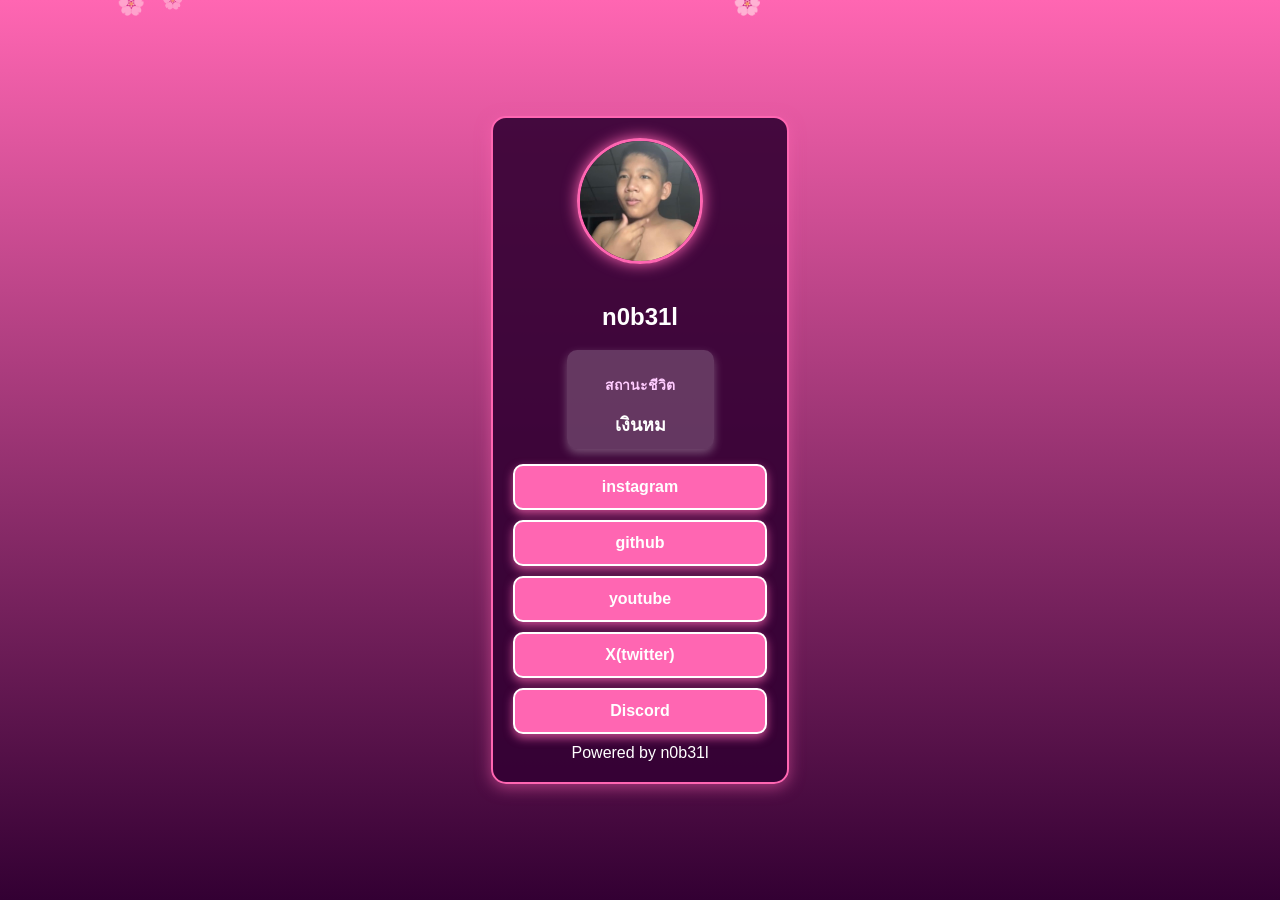
==== index.html @ e9d6780c "Update index.html" ====
<!DOCTYPE html>
<html lang="en">
<head>
    <meta charset="UTF-8">
    <meta name="viewport" content="width=device-width, initial-scale=1.0">
    <title>มายไบโอ</title>
    <link rel="stylesheet" href="styles.css">
    <link href="https://fonts.googleapis.com/css2?family=Kanit&display=swap" rel="stylesheet">
</head>
<body>
    <canvas id="lightningCanvas"></canvas>
    <div class="container">
        <img src="nob31l kid.jpg" alt="Profile Picture" class="profile-pic">
        <h2>n0b31l</h2>

        <!-- STATS -->
        <div class="stats">
            <div class="stat-box">
                <h3>สถานะชีวิต</h3>
                <p id="followers"></p>
            </div>
        </div>

        <a href="https://www.instagram.com/n0b31l/" class="btn">instagram</a>
        <a href="https://github.com/N0b31l2244" class="btn">github</a>
        <a href="https://www.youtube.com/@NoB31l_1" class="btn">youtube</a>
        <a href="https://x.com/pupa99800016" class="btn">X(twitter)</a>
        <a href="https://discordapp.com/users/1035332350055297075" class="btn">Discord</a>
        <div class="footer">Powered by n0b31l</div>
    </div>
    
    <script>
        // พิมพ์และลบข้อความ
        const followersElement = document.getElementById("followers");
        const texts = ["เงินหมดดด", "รอเปิดเทอมมม"];
        let index = 0;
        let charIndex = 0;
        let isDeleting = false;

        function typeEffect() {
            const currentText = texts[index];
            if (isDeleting) {
                charIndex--;
            } else {
                charIndex++;
            }
            followersElement.textContent = currentText.substring(0, charIndex);
            
            if (!isDeleting && charIndex === currentText.length) {
                setTimeout(() => isDeleting = true, 1000);
            } else if (isDeleting && charIndex === 0) {
                isDeleting = false;
                index = (index + 1) % texts.length;
            }
            setTimeout(typeEffect, isDeleting ? 100 : 200);
        }
        typeEffect();
    </script>
    <audio id="bg-music" loop>
    <source src="music.mp3" type="audio/mpeg">
</audio>

<script>
    document.addEventListener("DOMContentLoaded", () => {
        const audio = document.getElementById("bg-music");
        audio.volume = 0.5; // ตั้งค่าเสียงเบา
        audio.play().catch(error => console.log("Autoplay blocked:", error));
    });
</script>

    <script src="script.js"></script>
</body>
</html>
---- styles.css ----
body {
    margin: 0;
    overflow: hidden;
    display: flex;
    justify-content: center;
    align-items: center;
    height: 100vh;
    background: linear-gradient(to bottom, #ff66b2, #330033);
    font-family: "Kanit", sans-serif;
    font-family: Arial;
    color: #fff;
}
.container {
    text-align: center;
    background: rgba(51, 0, 51, 0.9);
    padding: 20px;
    border-radius: 15px;
    box-shadow: 0px 4px 15px rgba(255, 102, 178, 0.5);
    border: 2px solid #ff66b2;
    transition: transform 0.3s ease-in-out;
}
.container:hover {
    transform: scale(1.05);
}
.profile-pic {
    width: 120px;
    height: 120px;
    border-radius: 50%;
    margin-bottom: 15px;
    border: 3px solid #ff66b2;
    box-shadow: 0 0 15px #ff66b2;
}
.btn {
    display: flex;
    align-items: center;
    justify-content: center;
    gap: 10px;
    width: 200px;
    margin: 10px auto;
    padding: 12px 25px;
    text-decoration: none;
    color: #fff;
    background: #ff66b2;
    border-radius: 10px;
    transition: 0.3s;
    font-weight: bold;
    border: 2px solid #fff;
    box-shadow: 0 4px 10px rgba(255, 102, 178, 0.7);
    font-size: 16px;
}
.btn img {
    width: 24px;
    height: 24px;
    filter: brightness(0) invert(1);
}
.btn:hover {
    background: #ff3385;
    box-shadow: 0 6px 15px rgba(255, 102, 178, 1);
    transform: translateY(-2px);
}
canvas {
    position: absolute;
    top: 0;
    left: 0;
    pointer-events: none;
}
.stats {
    display: flex;
    justify-content: center; /* ทำให้กล่องอยู่ตรงกลาง */
    align-items: center;
    width: 100%;
    margin: 15px auto;
}

.stat-box {
    text-align: center;
    background: rgba(255, 255, 255, 0.2);
    padding: 10px;
    border-radius: 10px;
    width: 50%; /* ปรับขนาดให้ไม่แคบเกินไป */
    max-width: 300px; /* จำกัดความกว้างสูงสุด */
    box-shadow: 0 4px 10px rgba(255, 255, 255, 0.3);
    transition: transform 0.2s ease-in-out;
}

.stat-box:hover {
    transform: scale(1.05);
}

.stat-box h3 {
    font-size: 14px;
    color: #ffccff;
}

.stat-box p {
    font-size: 18px;
    font-weight: bold;
    color: #fff;
    margin: 5px 0 0 0;
}
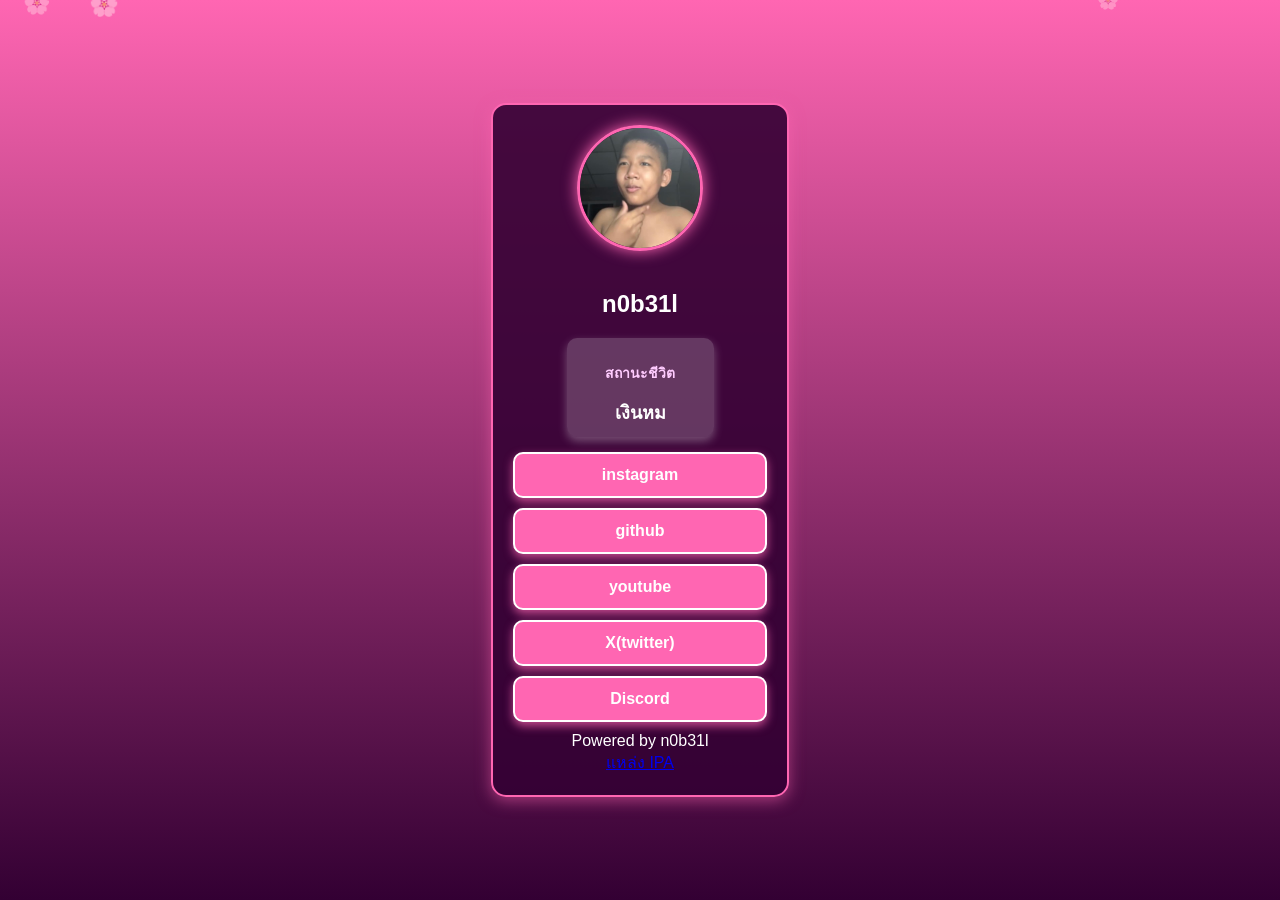
==== commit f50f75c9: "Update index.html IPA" ====
--- a/index.html
+++ b/index.html
@@ -27,6 +27,7 @@
         <a href="https://x.com/pupa99800016" class="btn">X(twitter)</a>
         <a href="https://discordapp.com/users/1035332350055297075" class="btn">Discord</a>
         <div class="footer">Powered by n0b31l</div>
+        <a href="IPA/index.html" class="btn-down">แหล่ง IPA</a>
     </div>
     
     <script>
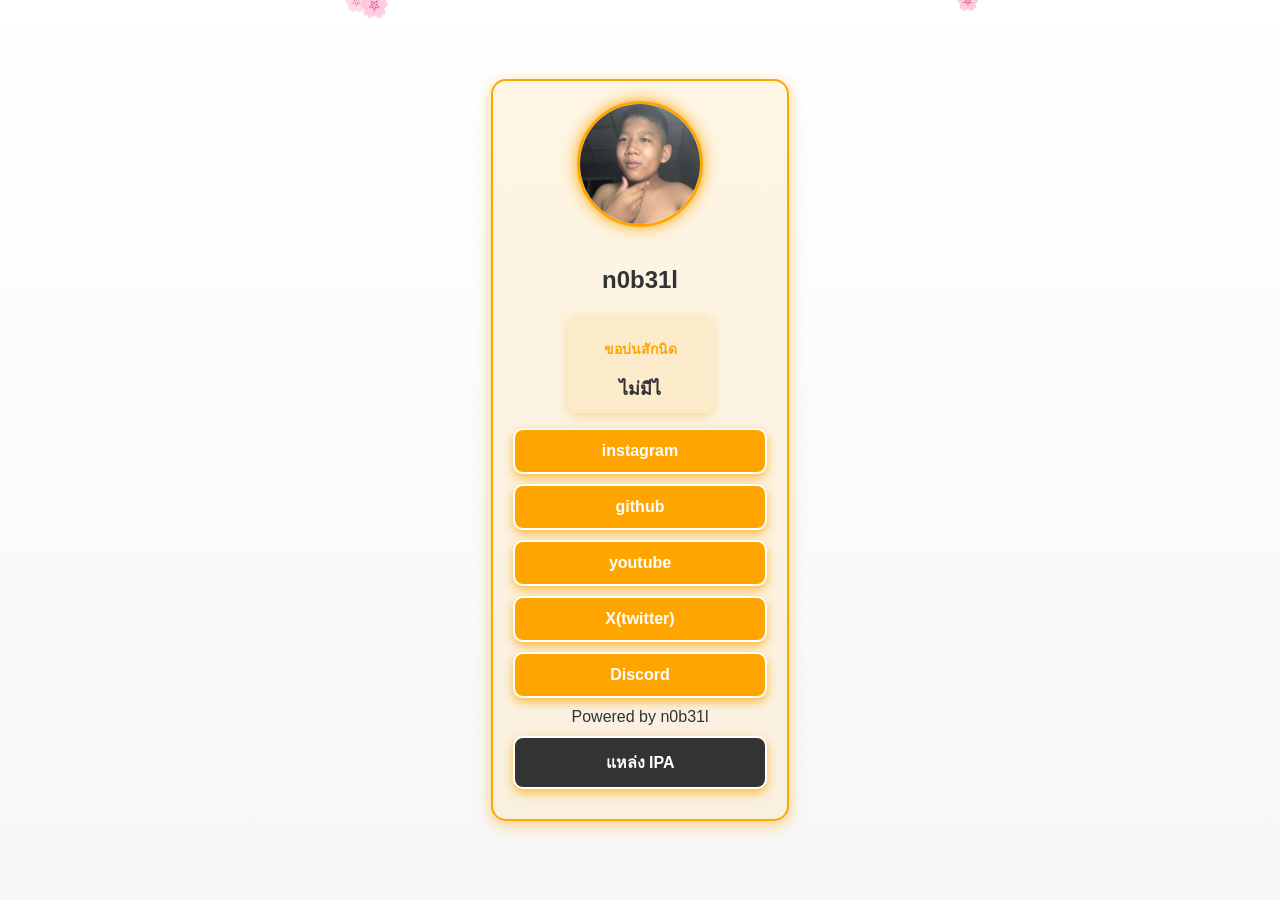
==== commit 9bc6c701: "Update index.html" ====
--- a/index.html
+++ b/index.html
@@ -16,7 +16,7 @@
         <!-- STATS -->
         <div class="stats">
             <div class="stat-box">
-                <h3>สถานะชีวิต</h3>
+                <h3>ขอบ่นสักนิด</h3>
                 <p id="followers"></p>
             </div>
         </div>
@@ -33,7 +33,7 @@
     <script>
         // พิมพ์และลบข้อความ
         const followersElement = document.getElementById("followers");
-        const texts = ["เงินหมดดด", "รอเปิดเทอมมม"];
+        const texts = ["ไม่มีไอเดีย", "ชอบมิคุ"];
         let index = 0;
         let charIndex = 0;
         let isDeleting = false;
--- a/styles.css
+++ b/styles.css
@@ -5,31 +5,35 @@
     justify-content: center;
     align-items: center;
     height: 100vh;
-    background: linear-gradient(to bottom, #ff66b2, #330033);
+    background: linear-gradient(to bottom, #ffffff, #f7f7f7);
     font-family: "Kanit", sans-serif;
     font-family: Arial;
-    color: #fff;
+    color: #333333;
 }
+
 .container {
     text-align: center;
-    background: rgba(51, 0, 51, 0.9);
+    background: rgba(255, 165, 0, 0.1);
     padding: 20px;
     border-radius: 15px;
-    box-shadow: 0px 4px 15px rgba(255, 102, 178, 0.5);
-    border: 2px solid #ff66b2;
+    box-shadow: 0px 4px 15px rgba(255, 165, 0, 0.5);
+    border: 2px solid #ffa500;
     transition: transform 0.3s ease-in-out;
 }
+
 .container:hover {
     transform: scale(1.05);
 }
+
 .profile-pic {
     width: 120px;
     height: 120px;
     border-radius: 50%;
     margin-bottom: 15px;
-    border: 3px solid #ff66b2;
-    box-shadow: 0 0 15px #ff66b2;
+    border: 3px solid #ffa500;
+    box-shadow: 0 0 15px #ffa500;
 }
+
 .btn {
     display: flex;
     align-items: center;
@@ -39,34 +43,57 @@
     margin: 10px auto;
     padding: 12px 25px;
     text-decoration: none;
-    color: #fff;
-    background: #ff66b2;
+    color: #ffffff;
+    background: #ffa500;
     border-radius: 10px;
     transition: 0.3s;
     font-weight: bold;
-    border: 2px solid #fff;
-    box-shadow: 0 4px 10px rgba(255, 102, 178, 0.7);
+    border: 2px solid #ffffff;
+    box-shadow: 0 4px 10px rgba(255, 165, 0, 0.7);
     font-size: 16px;
 }
+
+.btn-down {
+    display: flex;
+    align-items: center;
+    justify-content: center;
+    gap: 10px;
+    width: 200px;
+    margin: 10px auto;
+    padding: 12px 25px;
+    text-decoration: none;
+    color: #ffffff;
+    background: #333333;
+    border-radius: 10px;
+    transition: 0.3s;
+    font-weight: bold;
+    border: 2px solid #ffffff;
+    box-shadow: 0 4px 10px rgba(255, 165, 0, 0.7);
+    font-size: 16px;
+}
+
 .btn img {
     width: 24px;
     height: 24px;
     filter: brightness(0) invert(1);
 }
+
 .btn:hover {
-    background: #ff3385;
-    box-shadow: 0 6px 15px rgba(255, 102, 178, 1);
+    background: #ff8c00;
+    box-shadow: 0 6px 15px rgba(255, 165, 0, 1);
     transform: translateY(-2px);
 }
+
 canvas {
     position: absolute;
     top: 0;
     left: 0;
     pointer-events: none;
 }
+
 .stats {
     display: flex;
-    justify-content: center; /* ทำให้กล่องอยู่ตรงกลาง */
+    justify-content: center;
     align-items: center;
     width: 100%;
     margin: 15px auto;
@@ -74,12 +101,12 @@
 
 .stat-box {
     text-align: center;
-    background: rgba(255, 255, 255, 0.2);
+    background: rgba(255, 165, 0, 0.1);
     padding: 10px;
     border-radius: 10px;
-    width: 50%; /* ปรับขนาดให้ไม่แคบเกินไป */
-    max-width: 300px; /* จำกัดความกว้างสูงสุด */
-    box-shadow: 0 4px 10px rgba(255, 255, 255, 0.3);
+    width: 50%;
+    max-width: 300px;
+    box-shadow: 0 4px 10px rgba(255, 165, 0, 0.3);
     transition: transform 0.2s ease-in-out;
 }
 
@@ -89,12 +116,12 @@
 
 .stat-box h3 {
     font-size: 14px;
-    color: #ffccff;
+    color: #ffa500;
 }
 
 .stat-box p {
     font-size: 18px;
     font-weight: bold;
-    color: #fff;
+    color: #333333;
     margin: 5px 0 0 0;
 }
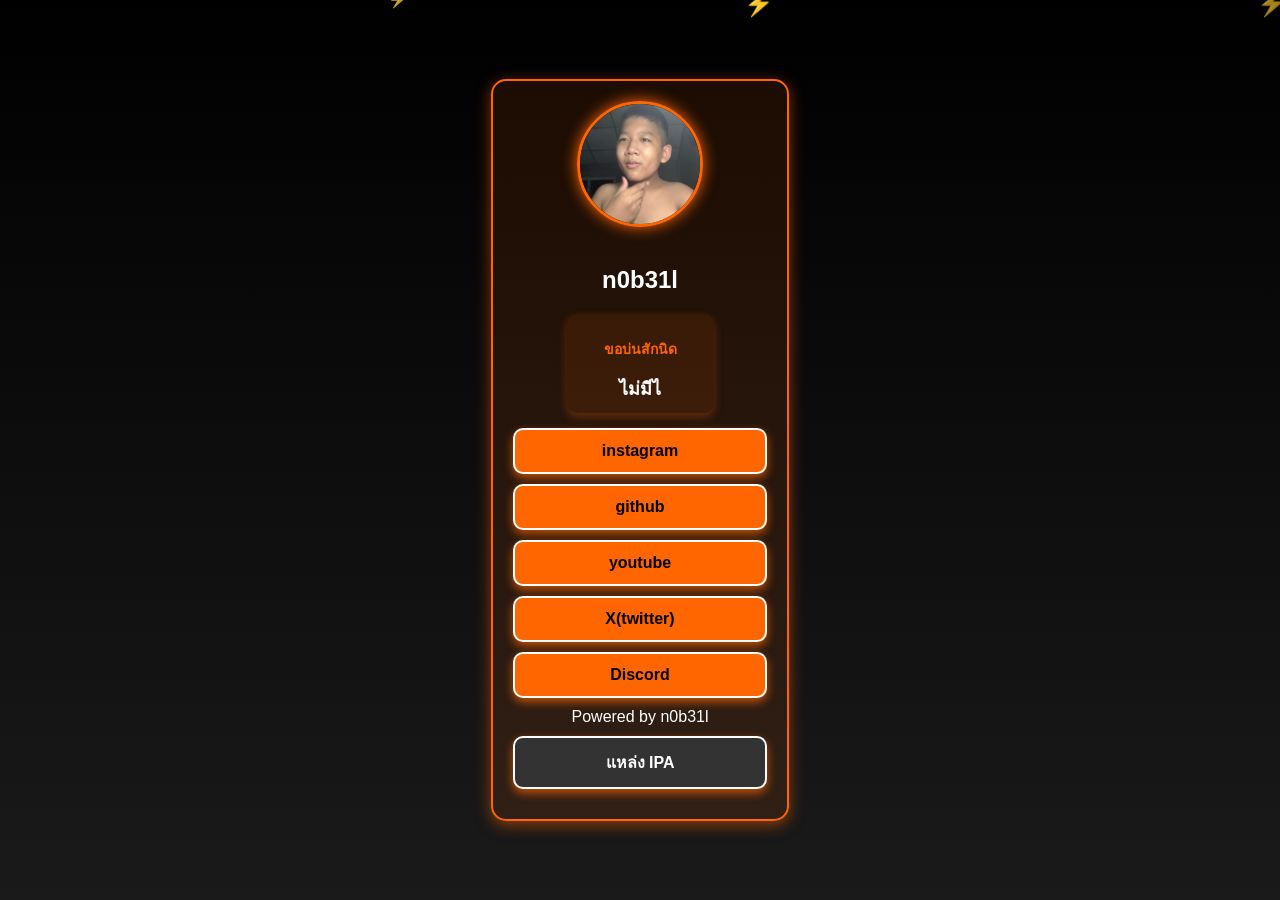
==== commit db20e775: "Update index.html" ====
--- a/index.html
+++ b/index.html
@@ -9,6 +9,7 @@
 </head>
 <body>
     <canvas id="lightningCanvas"></canvas>
+    <script src="effect.js"></script>
     <div class="container">
         <img src="nob31l kid.jpg" alt="Profile Picture" class="profile-pic">
         <h2>n0b31l</h2>
--- a/styles.css
+++ b/styles.css
@@ -5,19 +5,19 @@
     justify-content: center;
     align-items: center;
     height: 100vh;
-    background: linear-gradient(to bottom, #ffffff, #f7f7f7);
+    background: linear-gradient(to bottom, #000000, #1a1a1a);
     font-family: "Kanit", sans-serif;
     font-family: Arial;
-    color: #333333;
+    color: #ffffff;
 }
 
 .container {
     text-align: center;
-    background: rgba(255, 165, 0, 0.1);
+    background: rgba(255, 102, 0, 0.1);
     padding: 20px;
     border-radius: 15px;
-    box-shadow: 0px 4px 15px rgba(255, 165, 0, 0.5);
-    border: 2px solid #ffa500;
+    box-shadow: 0px 4px 15px rgba(255, 102, 0, 0.5);
+    border: 2px solid #ff6600;
     transition: transform 0.3s ease-in-out;
 }
 
@@ -30,8 +30,8 @@
     height: 120px;
     border-radius: 50%;
     margin-bottom: 15px;
-    border: 3px solid #ffa500;
-    box-shadow: 0 0 15px #ffa500;
+    border: 3px solid #ff6600;
+    box-shadow: 0 0 15px #ff6600;
 }
 
 .btn {
@@ -43,13 +43,13 @@
     margin: 10px auto;
     padding: 12px 25px;
     text-decoration: none;
-    color: #ffffff;
-    background: #ffa500;
+    color: #000000;
+    background: #ff6600;
     border-radius: 10px;
     transition: 0.3s;
     font-weight: bold;
     border: 2px solid #ffffff;
-    box-shadow: 0 4px 10px rgba(255, 165, 0, 0.7);
+    box-shadow: 0 4px 10px rgba(255, 102, 0, 0.7);
     font-size: 16px;
 }
 
@@ -68,7 +68,7 @@
     transition: 0.3s;
     font-weight: bold;
     border: 2px solid #ffffff;
-    box-shadow: 0 4px 10px rgba(255, 165, 0, 0.7);
+    box-shadow: 0 4px 10px rgba(255, 102, 0, 0.7);
     font-size: 16px;
 }
 
@@ -79,8 +79,8 @@
 }
 
 .btn:hover {
-    background: #ff8c00;
-    box-shadow: 0 6px 15px rgba(255, 165, 0, 1);
+    background: #e65c00;
+    box-shadow: 0 6px 15px rgba(255, 102, 0, 1);
     transform: translateY(-2px);
 }
 
@@ -101,12 +101,12 @@
 
 .stat-box {
     text-align: center;
-    background: rgba(255, 165, 0, 0.1);
+    background: rgba(255, 102, 0, 0.1);
     padding: 10px;
     border-radius: 10px;
     width: 50%;
     max-width: 300px;
-    box-shadow: 0 4px 10px rgba(255, 165, 0, 0.3);
+    box-shadow: 0 4px 10px rgba(255, 102, 0, 0.3);
     transition: transform 0.2s ease-in-out;
 }
 
@@ -116,12 +116,12 @@
 
 .stat-box h3 {
     font-size: 14px;
-    color: #ffa500;
+    color: #ff6600;
 }
 
 .stat-box p {
     font-size: 18px;
     font-weight: bold;
-    color: #333333;
+    color: #ffffff;
     margin: 5px 0 0 0;
 }
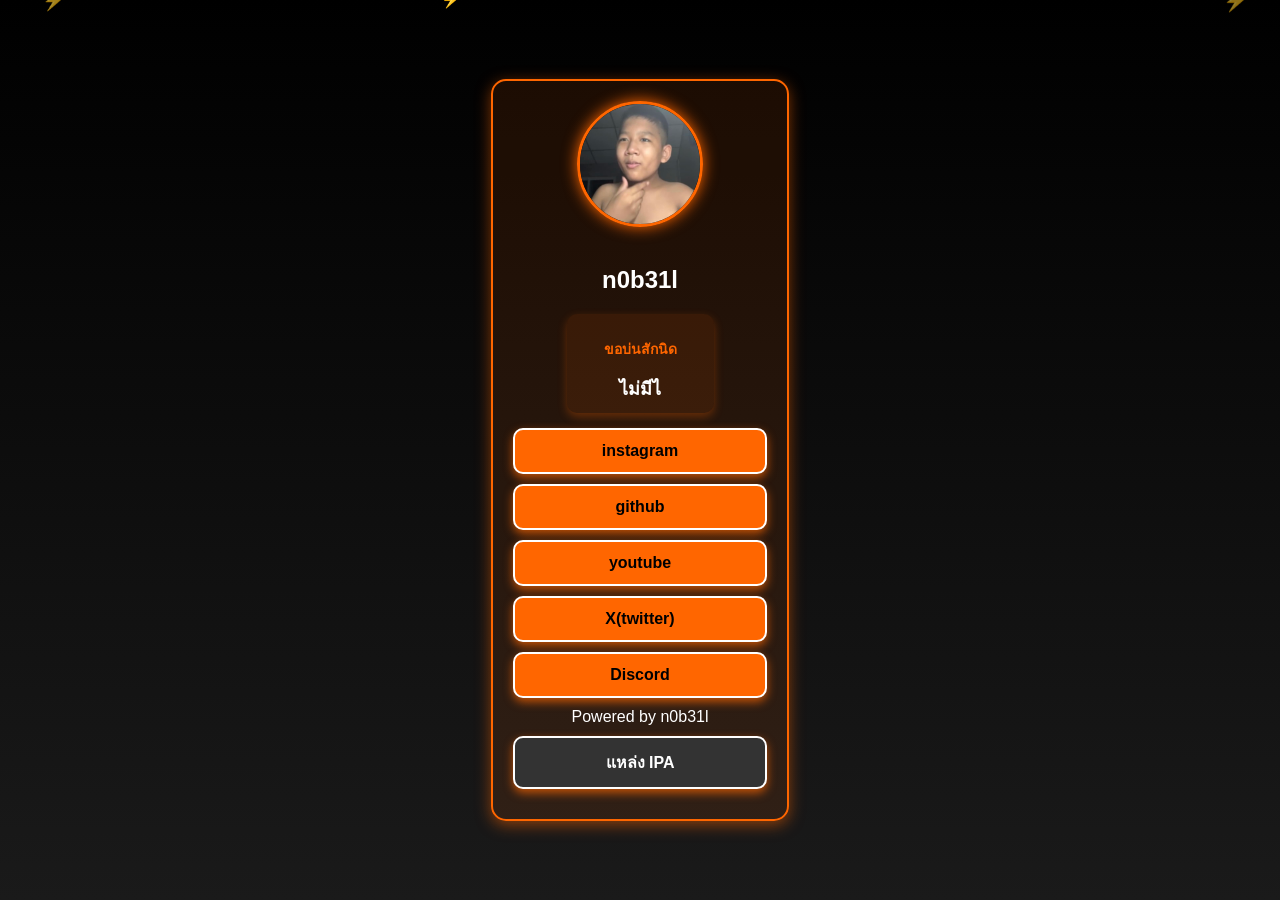
==== commit 4a5b03a3: "Update index.html" ====
--- a/index.html
+++ b/index.html
@@ -9,7 +9,7 @@
 </head>
 <body>
     <canvas id="lightningCanvas"></canvas>
-    <script src="effect.js"></script>
+    <script src="script.js"></script>
     <div class="container">
         <img src="nob31l kid.jpg" alt="Profile Picture" class="profile-pic">
         <h2>n0b31l</h2>
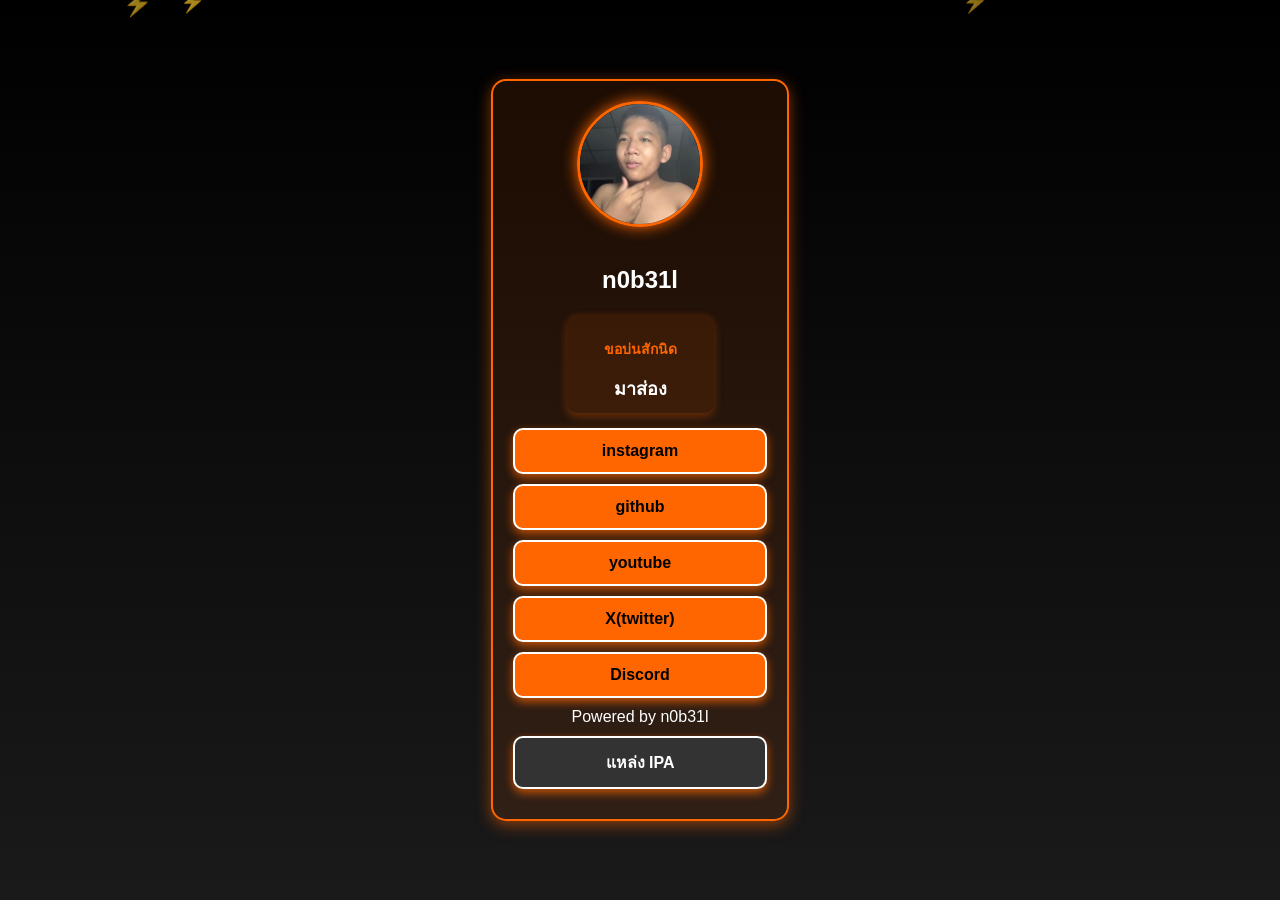
==== commit fb15e9fe: "Update index.html" ====
--- a/index.html
+++ b/index.html
@@ -34,7 +34,7 @@
     <script>
         // พิมพ์และลบข้อความ
         const followersElement = document.getElementById("followers");
-        const texts = ["ไม่มีไอเดีย", "ชอบมิคุ"];
+        const texts = ["มาส่องไมวะ", "เหงา"];
         let index = 0;
         let charIndex = 0;
         let isDeleting = false;
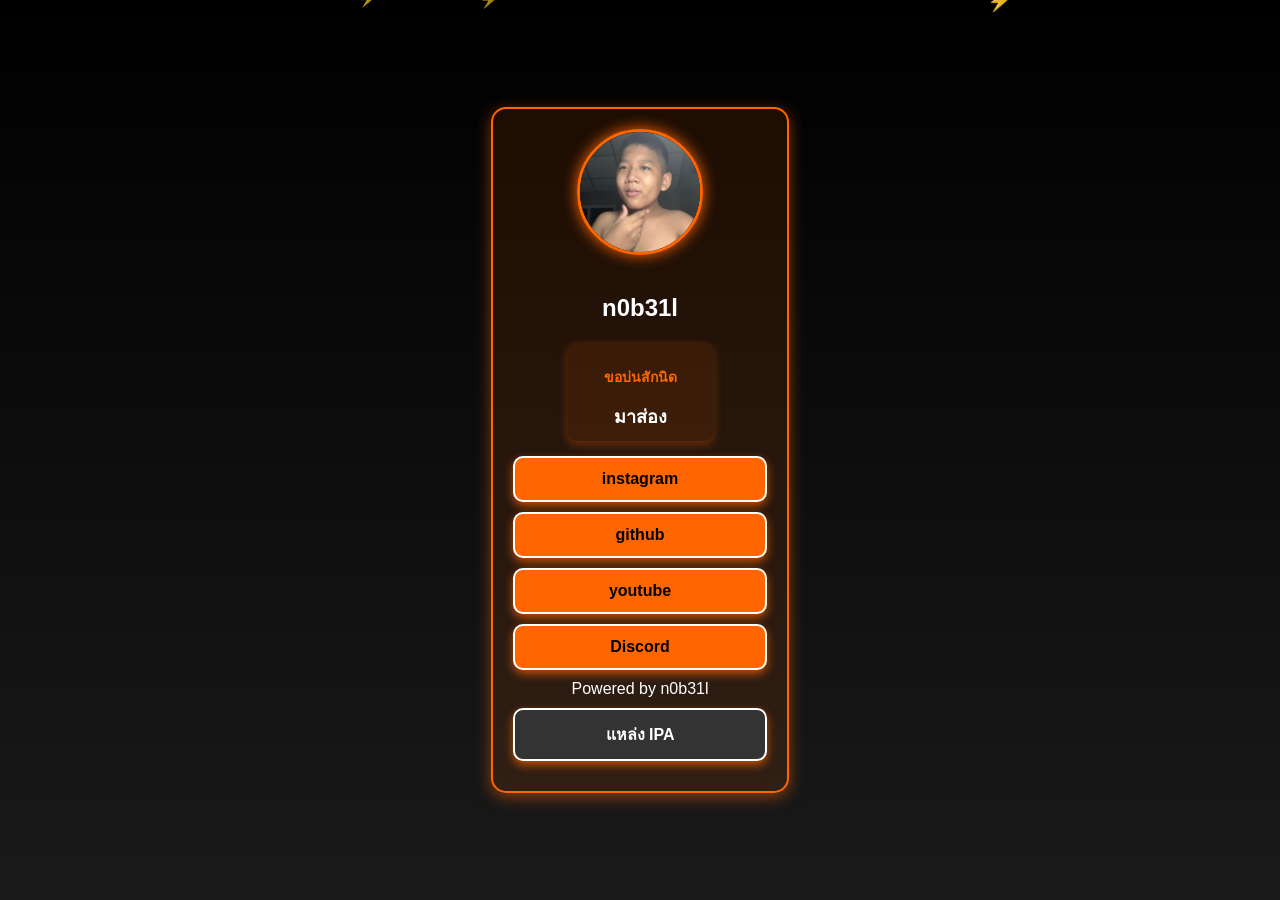
==== commit ab20a596: "Update index.html" ====
--- a/index.html
+++ b/index.html
@@ -25,7 +25,6 @@
         <a href="https://www.instagram.com/n0b31l/" class="btn">instagram</a>
         <a href="https://github.com/N0b31l2244" class="btn">github</a>
         <a href="https://www.youtube.com/@NoB31l_1" class="btn">youtube</a>
-        <a href="https://x.com/pupa99800016" class="btn">X(twitter)</a>
         <a href="https://discordapp.com/users/1035332350055297075" class="btn">Discord</a>
         <div class="footer">Powered by n0b31l</div>
         <a href="IPA/index.html" class="btn-down">แหล่ง IPA</a>
@@ -73,3 +72,4 @@
     <script src="script.js"></script>
 </body>
 </html>
+
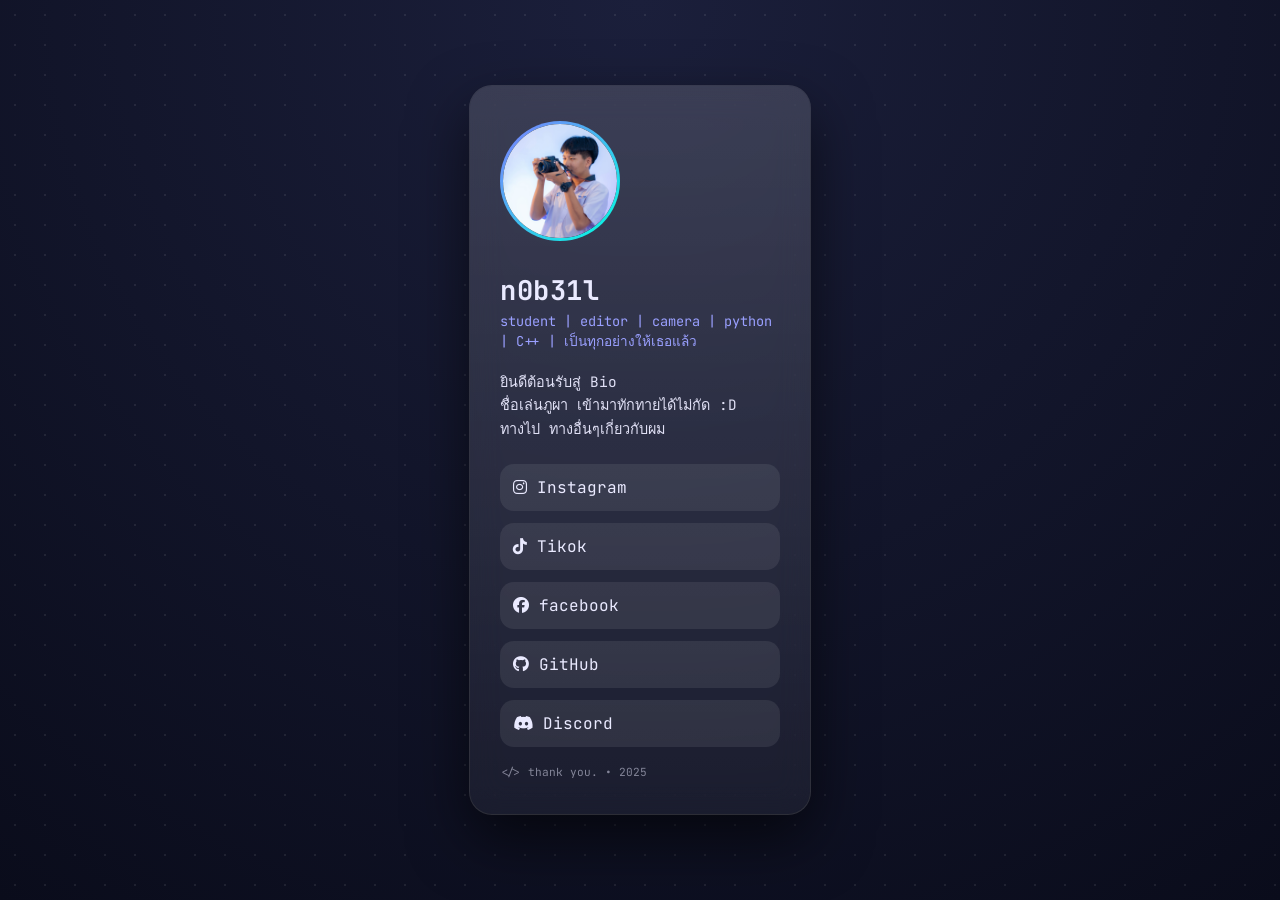
==== commit 1f7ffe76: "Add files via upload" ====
--- a/index.html
+++ b/index.html
@@ -1,75 +1,161 @@
 <!DOCTYPE html>
-<html lang="en">
+<html lang="th">
 <head>
-    <meta charset="UTF-8">
-    <meta name="viewport" content="width=device-width, initial-scale=1.0">
-    <title>มายไบโอ</title>
-    <link rel="stylesheet" href="styles.css">
-    <link href="https://fonts.googleapis.com/css2?family=Kanit&display=swap" rel="stylesheet">
+  <meta charset="UTF-8" />
+  <meta name="viewport" content="width=device-width, initial-scale=1.0" />
+  <title>My Dev Bio</title>
+  <link rel="stylesheet" href="https://cdnjs.cloudflare.com/ajax/libs/font-awesome/6.5.1/css/all.min.css" />
+  <link href="https://fonts.googleapis.com/css2?family=JetBrains+Mono:wght@400;600&display=swap" rel="stylesheet">
+
+  <style>
+    * {
+      box-sizing: border-box;
+      font-family: 'JetBrains Mono', monospace;
+    }
+
+    body {
+      margin: 0;
+      min-height: 100vh;
+      background: radial-gradient(circle at top, #1b1f3b, #0a0c1b);
+      display: flex;
+      justify-content: center;
+      align-items: center;
+      color: #eaeaff;
+      overflow: hidden;
+    }
+
+    /* animated background dots */
+    body::before {
+      content: "";
+      position: absolute;
+      inset: 0;
+      background-image: radial-gradient(rgba(255,255,255,0.08) 1px, transparent 1px);
+      background-size: 30px 30px;
+      animation: moveBG 20s linear infinite;
+      z-index: 0;
+    }
+
+    @keyframes moveBG {
+      from { transform: translateY(0); }
+      to { transform: translateY(-60px); }
+    }
+
+    .card {
+      position: relative;
+      z-index: 1;
+      width: 340px;
+      padding: 35px 30px;
+      border-radius: 22px;
+      background: linear-gradient(180deg, rgba(255,255,255,0.15), rgba(255,255,255,0.05));
+      backdrop-filter: blur(16px);
+      box-shadow: 0 0 0 1px rgba(255,255,255,0.15),
+                  0 25px 60px rgba(0,0,0,0.6);
+      transition: transform 0.4s ease, box-shadow 0.4s ease;
+    }
+
+    .card:hover {
+      transform: translateY(-8px) scale(1.02);
+      box-shadow: 0 40px 90px rgba(0,0,0,0.75);
+    }
+
+    .avatar {
+      width: 120px;
+      height: 120px;
+      border-radius: 50%;
+      border: 3px solid transparent;
+      background: linear-gradient(#000,#000) padding-box,
+                  linear-gradient(135deg, #7f7cff, #00ffe0) border-box;
+      object-fit: cover;
+      margin-bottom: 18px;
+      animation: float 4s ease-in-out infinite;
+    }
+
+    @keyframes float {
+      0%,100% { transform: translateY(0); }
+      50% { transform: translateY(-8px); }
+    }
+
+    h1 {
+      font-size: 1.7rem;
+      margin: 8px 0 4px;
+      letter-spacing: 0.5px;
+    }
+
+    .tagline {
+      font-size: 0.85rem;
+      color: #9aa0ff;
+      margin-bottom: 18px;
+    }
+
+    .bio {
+      font-size: 0.9rem;
+      line-height: 1.6;
+      margin-bottom: 24px;
+      opacity: 0.95;
+    }
+
+    .links a {
+      position: relative;
+      display: block;
+      text-decoration: none;
+      color: #eaeaff;
+      padding: 13px;
+      border-radius: 14px;
+      margin: 12px 0;
+      background: rgba(255,255,255,0.08);
+      overflow: hidden;
+      transition: transform 0.25s ease, background 0.25s ease;
+    }
+
+    .links a::before {
+      content: "";
+      position: absolute;
+      inset: 0;
+      background: linear-gradient(120deg, transparent, rgba(255,255,255,0.35), transparent);
+      transform: translateX(-100%);
+      transition: transform 0.5s;
+    }
+
+    .links a:hover::before {
+      transform: translateX(100%);
+    }
+
+    .links a:hover {
+      background: rgba(255,255,255,0.18);
+      transform: translateY(-2px);
+    }
+
+    footer {
+      margin-top: 18px;
+      font-size: 0.7rem;
+      opacity: 0.5;
+    }
+  </style>
 </head>
 <body>
-    <canvas id="lightningCanvas"></canvas>
-    <script src="script.js"></script>
-    <div class="container">
-        <img src="nob31l kid.jpg" alt="Profile Picture" class="profile-pic">
-        <h2>n0b31l</h2>
+  <div class="card">
+    <img src="IMG_4046.jpg" alt="avatar" class="avatar" />
 
-        <!-- STATS -->
-        <div class="stats">
-            <div class="stat-box">
-                <h3>ขอบ่นสักนิด</h3>
-                <p id="followers"></p>
-            </div>
-        </div>
+    <h1>n0b31l</h1>
+    <div class="tagline">student | editor | camera | python | C++ | เป็นทุกอย่างให้เธอแล้ว</div>
 
-        <a href="https://www.instagram.com/n0b31l/" class="btn">instagram</a>
-        <a href="https://github.com/N0b31l2244" class="btn">github</a>
-        <a href="https://www.youtube.com/@NoB31l_1" class="btn">youtube</a>
-        <a href="https://discordapp.com/users/1035332350055297075" class="btn">Discord</a>
-        <div class="footer">Powered by n0b31l</div>
-        <a href="IPA/index.html" class="btn-down">แหล่ง IPA</a>
+    <div class="bio">
+      ยินดีต้อนรับสู่ Bio <br />
+      ชื่อเล่นภูผา เข้ามาทักทายได้ไม่กัด :D<br />
+      ทางไป ทางอื่นๆเกี่ยวกับผม
     </div>
-    
-    <script>
-        // พิมพ์และลบข้อความ
-        const followersElement = document.getElementById("followers");
-        const texts = ["มาส่องไมวะ", "เหงา"];
-        let index = 0;
-        let charIndex = 0;
-        let isDeleting = false;
 
-        function typeEffect() {
-            const currentText = texts[index];
-            if (isDeleting) {
-                charIndex--;
-            } else {
-                charIndex++;
-            }
-            followersElement.textContent = currentText.substring(0, charIndex);
-            
-            if (!isDeleting && charIndex === currentText.length) {
-                setTimeout(() => isDeleting = true, 1000);
-            } else if (isDeleting && charIndex === 0) {
-                isDeleting = false;
-                index = (index + 1) % texts.length;
-            }
-            setTimeout(typeEffect, isDeleting ? 100 : 200);
-        }
-        typeEffect();
-    </script>
-    <audio id="bg-music" loop>
-    <source src="music.mp3" type="audio/mpeg">
-</audio>
+    <div class="links">
+      <a href="https://www.instagram.com/n0b31l/"><i class="fab fa-instagram"></i> Instagram</a>
+      <a href="https://www.tiktok.com/@p5a_sad"><i class="fa-brands fa-tiktok"></i> Tikok</a>
+      <a href="https://www.facebook.com/pr.mi.nthth.kr.ceriy.phumi"><i class="fa-brands fa-facebook"></i> facebook</a>
+      <a href="https://github.com/N0b31l2244"><i class="fab fa-github"></i> GitHub</a>
+      <a href="https://discord.com/users/1035332350055297075"><i class="fab fa-discord"></i> Discord</a>
+    </div>
 
-<script>
-    document.addEventListener("DOMContentLoaded", () => {
-        const audio = document.getElementById("bg-music");
-        audio.volume = 0.5; // ตั้งค่าเสียงเบา
-        audio.play().catch(error => console.log("Autoplay blocked:", error));
-    });
-</script>
-
-    <script src="script.js"></script>
+    <footer>
+      &lt;/&gt; thank you. • 2025
+    </footer>
+  </div>
 </body>
 </html>
-
